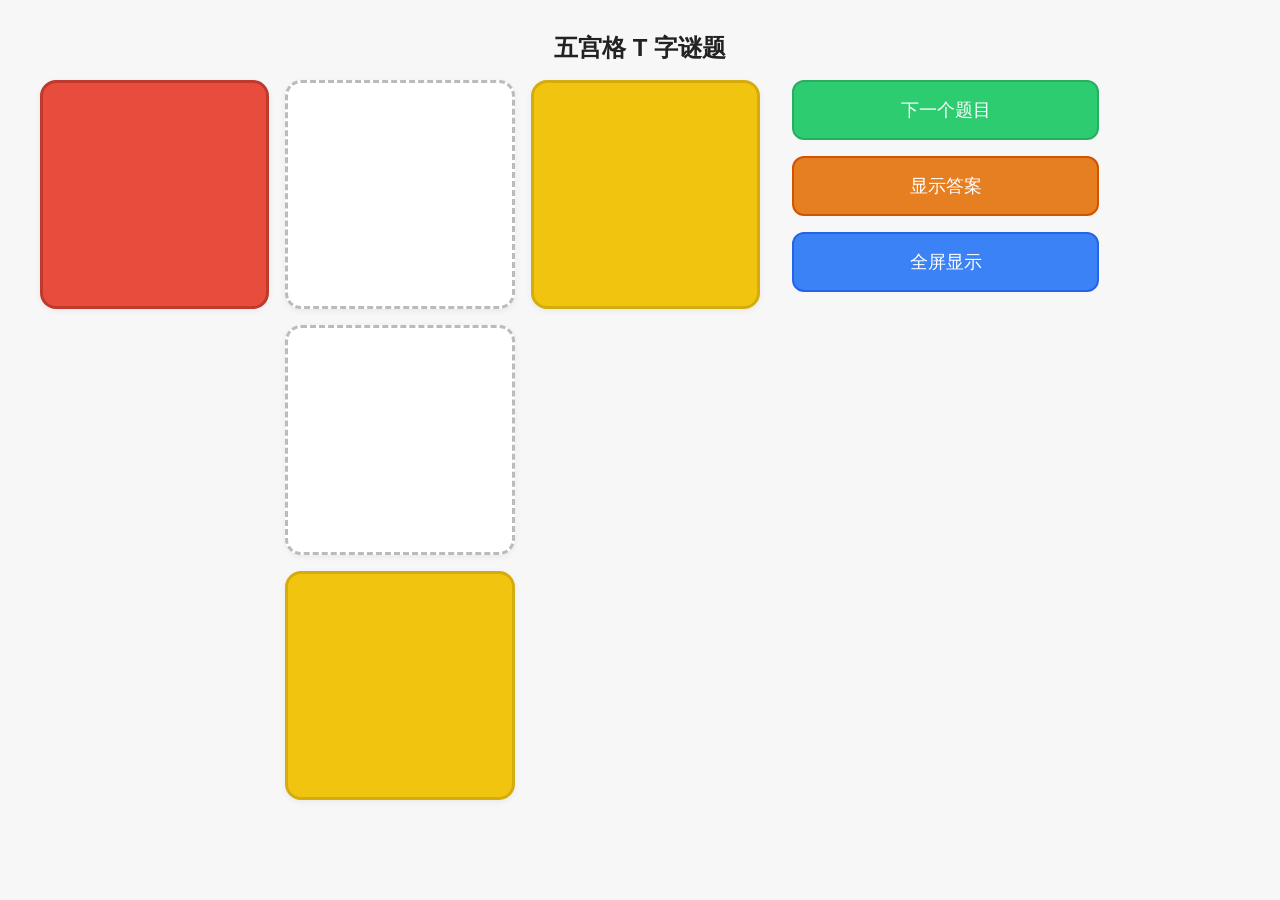
==== cube5/index.html @ 0096d68b "feat: upload game cube5 Signed-off-by: GiraKoo <girakoo@163.com>" ====
<!doctype html>
<html lang="zh-CN">
  <head>
    <meta charset="utf-8" />
    <meta name="viewport" content="width=device-width, initial-scale=1, maximum-scale=1, user-scalable=no" />
    <title>五宫格 T 字谜题</title>
    <link rel="stylesheet" href="styles.css" />
  </head>
  <body>
    <!-- 主要容器：平板友好布局 -->
    <div class="app">
      <h1 class="title">五宫格 T 字谜题</h1>
      <div class="workspace" aria-label="工作区">
        <!-- 网格容器：3x3，仅使用5个格子构成T字形 -->
        <div class="grid" role="grid" aria-label="T字形五宫格">
          <div class="cell" id="r1c1" role="gridcell" aria-label="行1列1"><span class="label"></span></div>
          <div class="cell" id="r1c2" role="gridcell" aria-label="行1列2"><span class="label"></span></div>
          <div class="cell" id="r1c3" role="gridcell" aria-label="行1列3"><span class="label"></span></div>
          <div class="cell" id="r2c2" role="gridcell" aria-label="行2列2"><span class="label"></span></div>
          <div class="cell" id="r3c2" role="gridcell" aria-label="行3列2"><span class="label"></span></div>
        </div>
        <!-- 右侧侧栏：秒表与按钮 -->
        <aside class="sidebar" aria-label="侧栏控制">
          <div class="controls">
            <button id="btnNext" class="btn" aria-label="下一个题目">下一个题目</button>
            <button id="btnAnswer" class="btn secondary" aria-label="显示答案">显示答案</button>
            <button id="btnFullscreen" class="btn" aria-label="全屏显示">全屏显示</button>
          </div>
        </aside>
      </div>
    </div>

    <script src="app.js"></script>
  </body>
  </html>
---- cube5/styles.css ----
/* 平板友好基础样式 */
html, body { height: 100%; }
body {
  margin: 0;
  font-family: -apple-system, BlinkMacSystemFont, 'Segoe UI', Roboto, 'Helvetica Neue', Arial, 'Noto Sans', 'PingFang SC', 'Microsoft Yahei', sans-serif;
  background: #f7f7f7;
  color: #222;
}

.app {
  max-width: 1200px;
  margin: 0 auto;
  padding: 2rem 1rem;
}

.title {
  font-size: 1.5rem;
  text-align: center;
  margin: 0 0 1rem;
}

/* 3x3 网格，只用5格位置形成T字形 */
.workspace {
  display: flex;
  align-items: flex-start;
  gap: 2rem;
}

.grid {
  display: grid;
  grid-template-columns: repeat(3, 1fr);
  gap: 1rem;
  justify-items: stretch;
  align-items: stretch;
  width: clamp(360px, 60vw, 720px);
}

/* 单元格通用样式 */
.cell {
  background: #fff;
  border-radius: 16px;
  border: 3px solid #ddd;
  box-shadow: 0 2px 6px rgba(0,0,0,0.06);
  display: flex;
  align-items: center;
  justify-content: center;
  position: relative;
  user-select: none;
  aspect-ratio: 1 / 1;
}

.cell .label {
  font-weight: 700;
  font-size: 2rem;
  color: #222;
  opacity: 0.8;
}

/* T字形具体坐标定位 */
#r1c1 { grid-column: 1; grid-row: 1; }
#r1c2 { grid-column: 2; grid-row: 1; }
#r1c3 { grid-column: 3; grid-row: 1; }
#r2c2 { grid-column: 2; grid-row: 2; }
#r3c2 { grid-column: 2; grid-row: 3; }

/* 颜色样式：使用高对比度，内部标签显示首字母辅助辨识 */
.red    { background: #e74c3c; border-color: #c0392b; }
.yellow { background: #f1c40f; border-color: #d4ac0d; }
.blue   { background: #3498db; border-color: #2e86c1; }
.red .label, .yellow .label, .blue .label { color: rgba(255,255,255,0.92); }

/* 隐藏态：留空白并提示占位 */
.hidden {
  background: #fff;
  border-style: dashed;
  border-color: #bbb;
}
.hidden .label { color: #bbb; }

/* 侧栏与按钮样式：右侧排列，触控友好 */
.sidebar {
  width: clamp(240px, 24vw, 320px);
}


.controls {
  display: flex;
  flex-direction: column;
  gap: 1rem;
}

.btn {
  font-size: 1.125rem;
  padding: 1rem 1.5rem;
  border-radius: 12px;
  border: 2px solid #333;
  background: #333;
  color: #fff;
  min-width: 200px;
  width: 100%;
}
.btn.secondary {
  border-color: #666;
  background: #666;
}
.btn:active { transform: scale(0.98); }
.btn:focus { outline: 4px solid rgba(0,0,0,0.2); }

/* 各按钮活泼配色 */
#btnNext {
  background: #2ecc71;
  border-color: #27ae60;
}
#btnAnswer {
  background: #e67e22;
  border-color: #d35400;
}
#btnFullscreen {
  background: #3b82f6;
  border-color: #2563eb;
}

#btnNext:hover { background: #27ae60; }
#btnAnswer:hover { background: #d35400; }
#btnFullscreen:hover { background: #2563eb; }

/* 响应式：在小屏时增加网格高度以便触控 */
@media (max-width: 768px) {
  .workspace { flex-direction: column; }
  .grid { width: 100%; }
  .sidebar { width: 100%; }
}

body.is-fullscreen { background: #fff; }
.app:fullscreen { background: #fff; max-width: none; width: 100vw; min-height: 100vh; }
.app:-webkit-full-screen { background: #fff; max-width: none; width: 100vw; min-height: 100vh; }
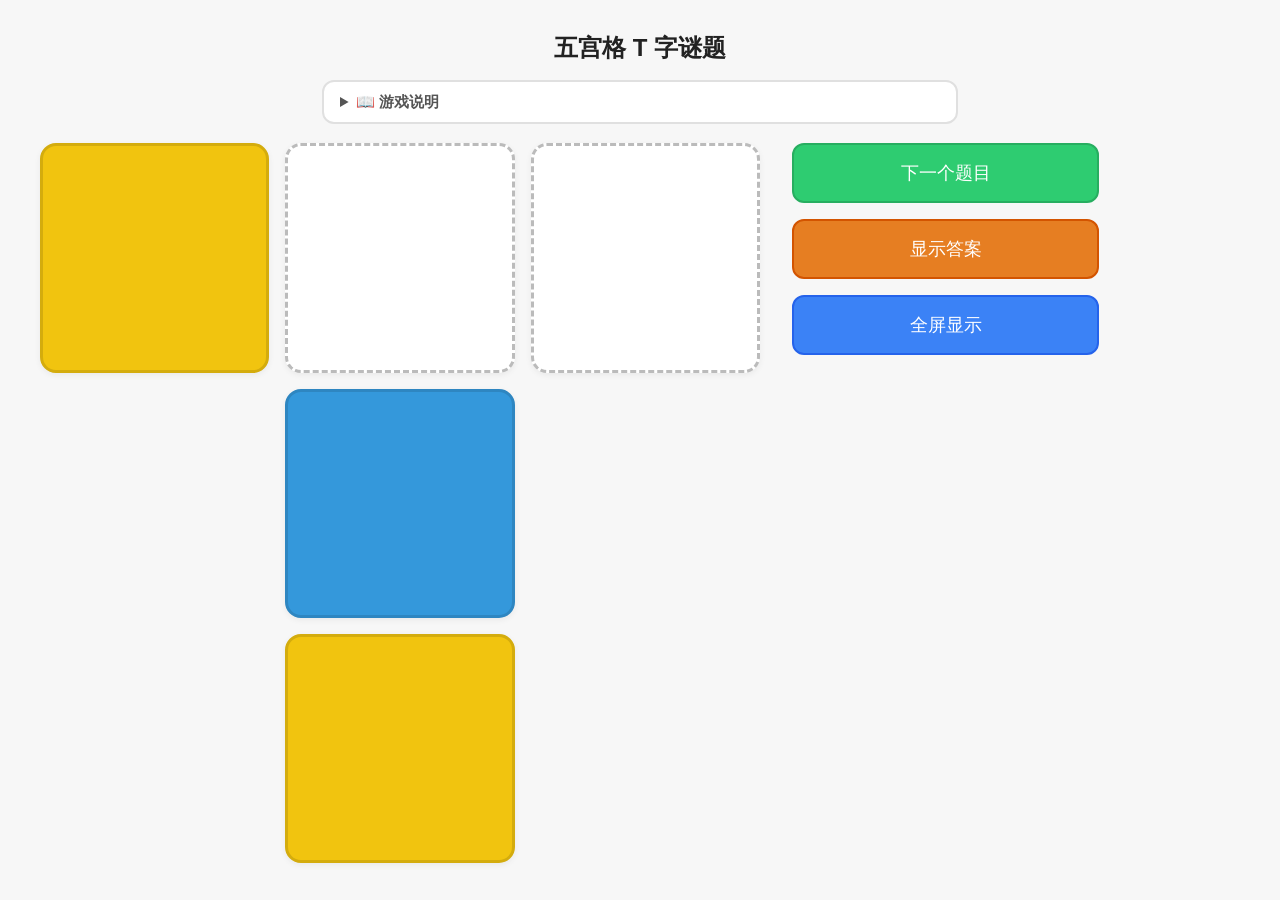
==== commit f0f4f025: "feat: add game instructions on hub and game pages" ====
--- a/cube5/index.html
+++ b/cube5/index.html
@@ -10,6 +10,16 @@
     <!-- 主要容器：平板友好布局 -->
     <div class="app">
       <h1 class="title">五宫格 T 字谜题</h1>
+      <details class="howto">
+        <summary>📖 游戏说明</summary>
+        <ul>
+          <li>自备大小合适的红、黄、蓝色小积木各 2 个（虚拟与现实互动）。</li>
+          <li>5 个格子组成 T 字形（横 3 格，竖 3 格），题目会给出 2 个已知格子的颜色。</li>
+          <li>参与者需要将空着的格子放上对应颜色的积木。</li>
+          <li>点击「下一个题目」换题，点击「显示答案」确认是否回答正确。</li>
+          <li>点击「全屏显示」可避免误触退出游戏。</li>
+        </ul>
+      </details>
       <div class="workspace" aria-label="工作区">
         <!-- 网格容器：3x3，仅使用5个格子构成T字形 -->
         <div class="grid" role="grid" aria-label="T字形五宫格">
--- a/cube5/styles.css
+++ b/cube5/styles.css
@@ -11,6 +11,33 @@
   max-width: 1200px;
   margin: 0 auto;
   padding: 2rem 1rem;
+}
+
+.howto {
+  max-width: 600px;
+  margin: 0 auto 1.2rem;
+  background: #fff;
+  border-radius: 12px;
+  border: 2px solid #e0e0e0;
+  padding: 0.6rem 1rem;
+  font-size: 0.95rem;
+  cursor: pointer;
+}
+.howto[open] {
+  padding-bottom: 1rem;
+}
+.howto summary {
+  font-weight: 600;
+  color: #555;
+  user-select: none;
+}
+.howto ul {
+  margin: 0.6rem 0 0;
+  padding-left: 1.4rem;
+  color: #555;
+}
+.howto li {
+  line-height: 1.7;
 }
 
 .title {
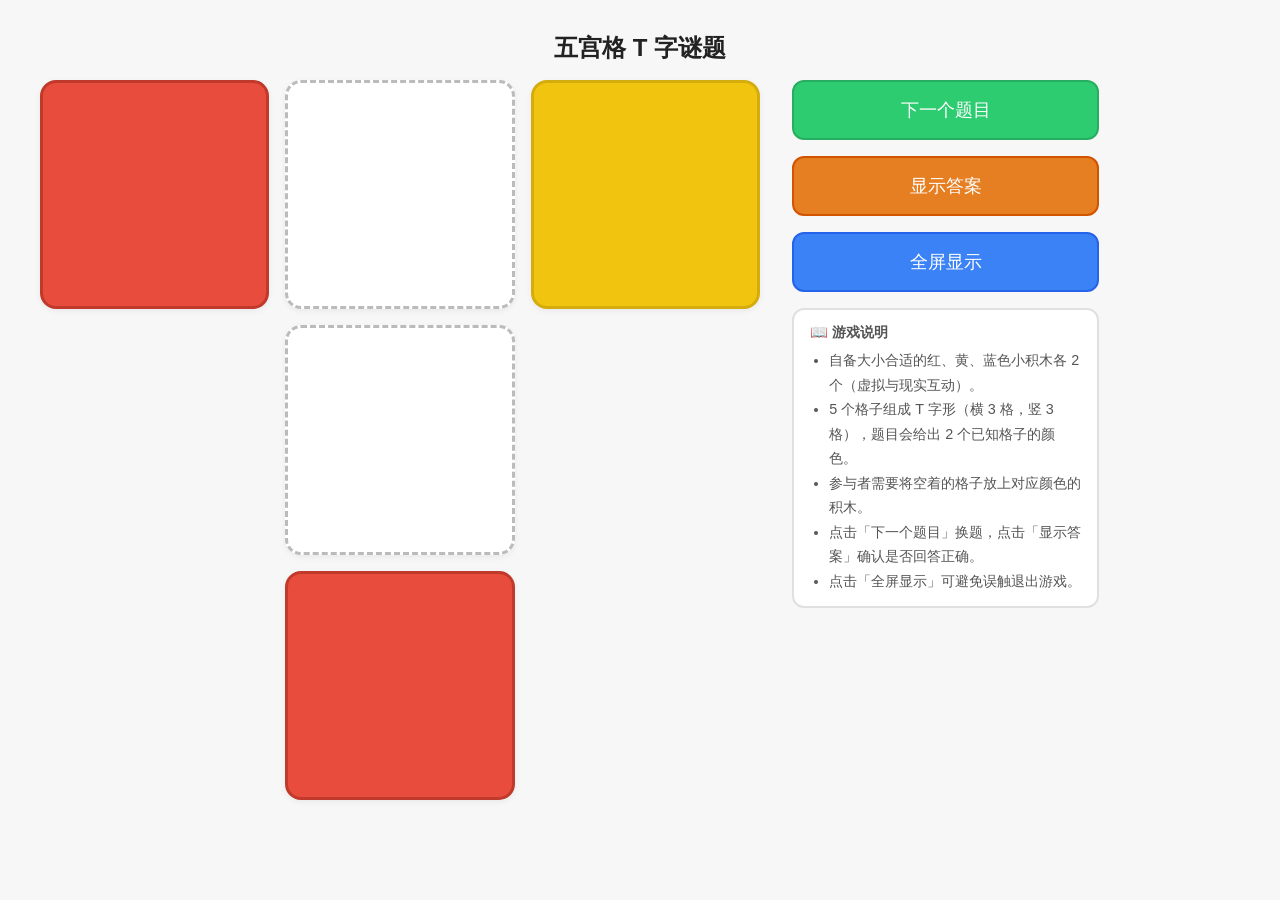
==== commit 7c17455f: "refactor: instructions side-by-side on hub, show below buttons on game page" ====
--- a/cube5/index.html
+++ b/cube5/index.html
@@ -10,16 +10,6 @@
     <!-- 主要容器：平板友好布局 -->
     <div class="app">
       <h1 class="title">五宫格 T 字谜题</h1>
-      <details class="howto">
-        <summary>📖 游戏说明</summary>
-        <ul>
-          <li>自备大小合适的红、黄、蓝色小积木各 2 个（虚拟与现实互动）。</li>
-          <li>5 个格子组成 T 字形（横 3 格，竖 3 格），题目会给出 2 个已知格子的颜色。</li>
-          <li>参与者需要将空着的格子放上对应颜色的积木。</li>
-          <li>点击「下一个题目」换题，点击「显示答案」确认是否回答正确。</li>
-          <li>点击「全屏显示」可避免误触退出游戏。</li>
-        </ul>
-      </details>
       <div class="workspace" aria-label="工作区">
         <!-- 网格容器：3x3，仅使用5个格子构成T字形 -->
         <div class="grid" role="grid" aria-label="T字形五宫格">
@@ -36,6 +26,16 @@
             <button id="btnAnswer" class="btn secondary" aria-label="显示答案">显示答案</button>
             <button id="btnFullscreen" class="btn" aria-label="全屏显示">全屏显示</button>
           </div>
+          <div class="rules">
+            <strong>📖 游戏说明</strong>
+            <ul>
+              <li>自备大小合适的红、黄、蓝色小积木各 2 个（虚拟与现实互动）。</li>
+              <li>5 个格子组成 T 字形（横 3 格，竖 3 格），题目会给出 2 个已知格子的颜色。</li>
+              <li>参与者需要将空着的格子放上对应颜色的积木。</li>
+              <li>点击「下一个题目」换题，点击「显示答案」确认是否回答正确。</li>
+              <li>点击「全屏显示」可避免误触退出游戏。</li>
+            </ul>
+          </div>
         </aside>
       </div>
     </div>
--- a/cube5/styles.css
+++ b/cube5/styles.css
@@ -11,33 +11,6 @@
   max-width: 1200px;
   margin: 0 auto;
   padding: 2rem 1rem;
-}
-
-.howto {
-  max-width: 600px;
-  margin: 0 auto 1.2rem;
-  background: #fff;
-  border-radius: 12px;
-  border: 2px solid #e0e0e0;
-  padding: 0.6rem 1rem;
-  font-size: 0.95rem;
-  cursor: pointer;
-}
-.howto[open] {
-  padding-bottom: 1rem;
-}
-.howto summary {
-  font-weight: 600;
-  color: #555;
-  user-select: none;
-}
-.howto ul {
-  margin: 0.6rem 0 0;
-  padding-left: 1.4rem;
-  color: #555;
-}
-.howto li {
-  line-height: 1.7;
 }
 
 .title {
@@ -107,13 +80,35 @@
 /* 侧栏与按钮样式：右侧排列，触控友好 */
 .sidebar {
   width: clamp(240px, 24vw, 320px);
+  display: flex;
+  flex-direction: column;
+  gap: 1rem;
 }
-
 
 .controls {
   display: flex;
   flex-direction: column;
   gap: 1rem;
+}
+
+.rules {
+  background: #fff;
+  border-radius: 12px;
+  border: 2px solid #e0e0e0;
+  padding: 0.8rem 1rem;
+  font-size: 0.9rem;
+  color: #555;
+}
+.rules strong {
+  display: block;
+  margin-bottom: 0.4rem;
+}
+.rules ul {
+  margin: 0;
+  padding-left: 1.2rem;
+}
+.rules li {
+  line-height: 1.7;
 }
 
 .btn {
@@ -159,5 +154,23 @@
 }
 
 body.is-fullscreen { background: #fff; }
-.app:fullscreen { background: #fff; max-width: none; width: 100vw; min-height: 100vh; }
-.app:-webkit-full-screen { background: #fff; max-width: none; width: 100vw; min-height: 100vh; }
+.app:fullscreen {
+  background: #fff;
+  max-width: none;
+  width: 100vw;
+  min-height: 100vh;
+  display: flex;
+  flex-direction: column;
+  align-items: center;
+  justify-content: center;
+}
+.app:-webkit-full-screen {
+  background: #fff;
+  max-width: none;
+  width: 100vw;
+  min-height: 100vh;
+  display: flex;
+  flex-direction: column;
+  align-items: center;
+  justify-content: center;
+}
